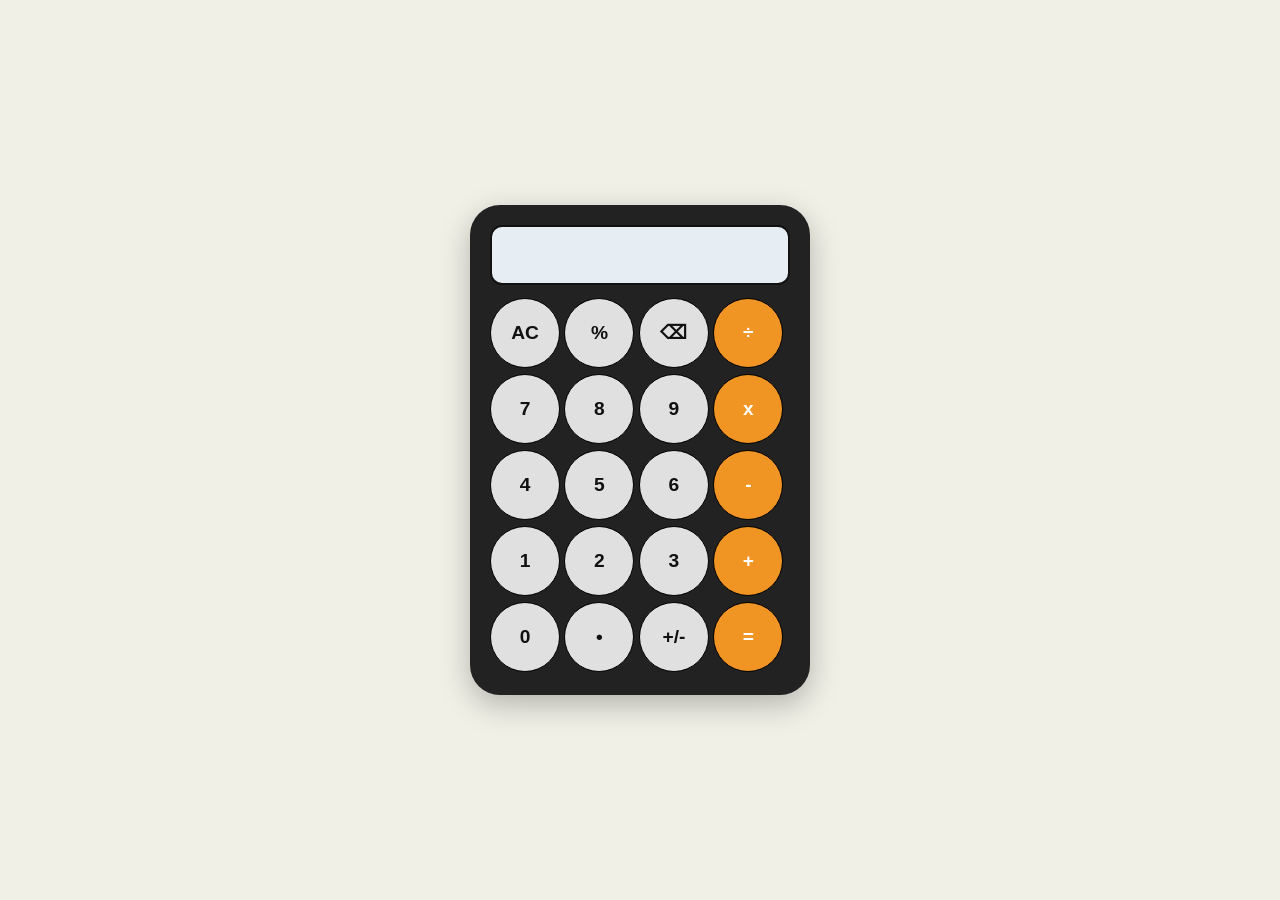
==== Calculator/index.html @ 97186ec3 "Calculator Project with Keyboard support" ====
<!DOCTYPE html>
<html lang="en">

<head>
    <meta charset="UTF-8">
    <meta name="viewport" content="width=device-width, initial-scale=1.0">
    <title>Calculator</title>
    <script src="calculator.js" defer></script>
    <link rel="stylesheet" href="style.css">
</head>

<body>
    <div id="cal-body">
        <p></p>

        <div id="button-layout">
            <button id="ac">AC</button>
            <button id="percent">%</button>
            <button id="delete">⌫</button>
            <button id="/" class="operation orange">÷</button>

            <button id="7" class="digit">7</button>
            <button id="8" class="digit">8</button>
            <button id="9" class="digit">9</button>
            <button id="*" class="operation orange">x</button>

            <button id="4" class="digit">4</button>
            <button id="5" class="digit">5</button>
            <button id="6" class="digit">6</button>
            <button id="-" class="operation orange">-</button>

            <button id="1" class="digit">1</button>
            <button id="2" class="digit">2</button>
            <button id="3" class="digit">3</button>
            <button id="+" class="operation orange">+</button>

            <button id="0" class="digit">0</button>
            <button id=".">•</button>
            <button id="negation">+/-</button>
            <button id="=" class="orange">=</button>

        </div>
    </div>
</body>

</html>
---- Calculator/style.css ----
@import url('https://fonts.cdnfonts.com/css/ds-digital');

body {
    font-family: 'Segoe UI', Tahoma, Geneva, Verdana, sans-serif;
    background-color: #f0f0e7;
    display: flex;
    flex-direction: column;
    align-items: center;
    justify-content: center;
    min-height: 100vh;
    margin: 0;
}

#cal-body {
    background-color: #222;
    padding: 20px;
    border-radius: 30px;
    box-shadow: 0 10px 30px rgba(0, 0, 0, 0.25);
    width: 300px;
    flex-wrap: wrap;
}

#cal-body p {
    display: flex;
    width: auto;
    font-family: 'DS-digital', monospace;
    font-size: 2.3rem;
    letter-spacing: 3px;
    overflow: hidden;
    height: 60px;
    background-color: #e6edf3;
    border-radius: 12px;
    text-align: right;
    align-items: center;
    justify-content: flex-end;
    border: 2px solid #111;
    padding: 0 20px;
    margin: 0 0 10px 0;
    box-sizing: border-box;
    overflow: hidden;
}

button {
    width: 70px;
    height: 70px;
    font-size: 1.2rem;
    font-weight: 600;
    border-radius: 50%;
    margin: 3px 0px;
    border: 1px solid black;
    background-color: #e0e0e0;
    color: #111;
    transition: filter 0.1s ease, transform 0.1s ease;
}

button:hover {
    filter: brightness(1.1);
    cursor: pointer;
}

button:active {
    transform: scale(0.95);
}

.orange {
    background-color: #f09524;
    color: white;
}
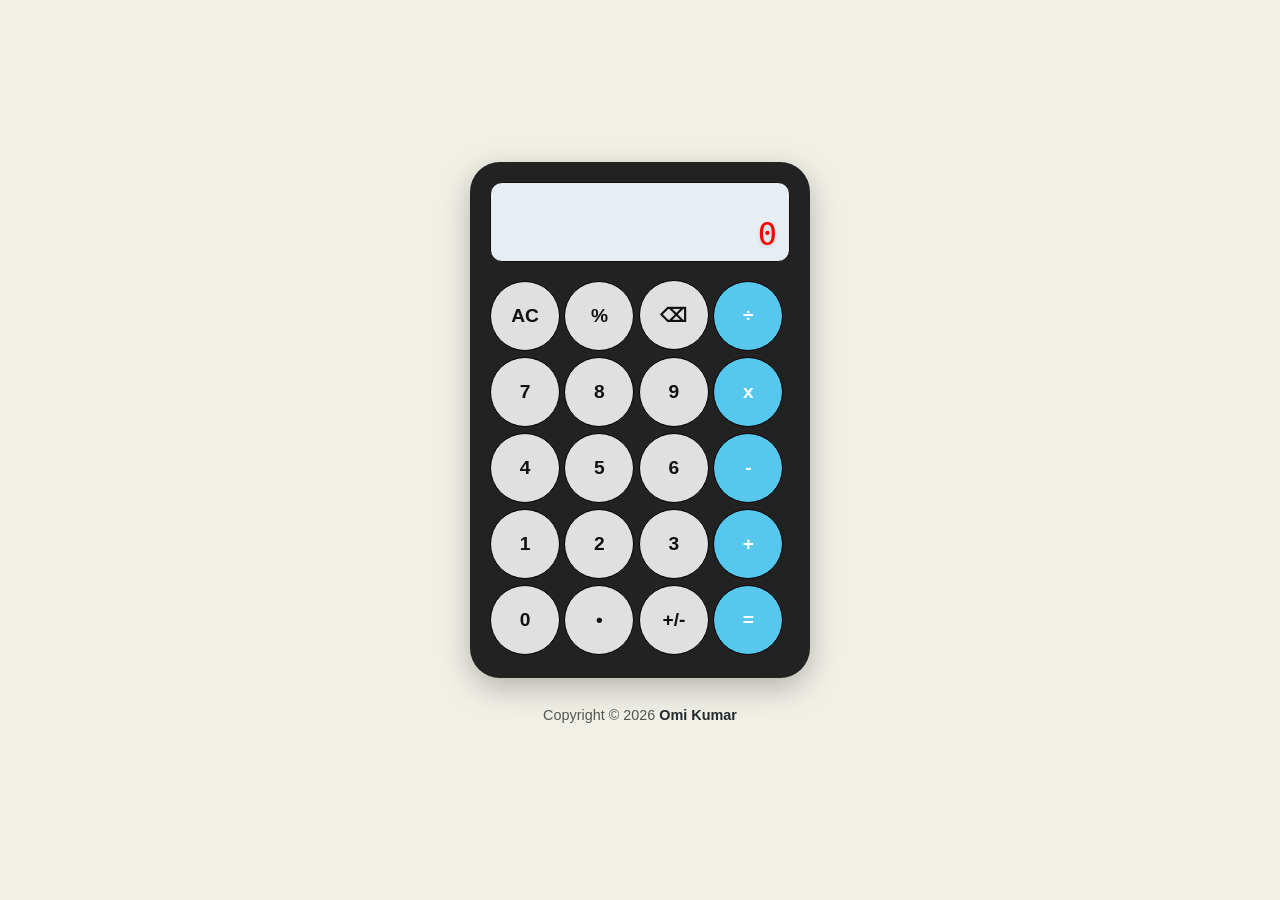
==== commit fcc84c01: "Added Dual Screen Support and default number to zero with quality changes" ====
--- a/Calculator/index.html
+++ b/Calculator/index.html
@@ -11,36 +11,43 @@
 
 <body>
     <div id="cal-body">
-        <p></p>
+        <p>
+            <span id="upper-screen"></span>
+            <span id="lower-screen">0</span>
+        </p>
 
         <div id="button-layout">
             <button id="ac">AC</button>
             <button id="percent">%</button>
             <button id="delete">⌫</button>
-            <button id="/" class="operation orange">÷</button>
+            <button id="/" class="operation blue">÷</button>
 
             <button id="7" class="digit">7</button>
             <button id="8" class="digit">8</button>
             <button id="9" class="digit">9</button>
-            <button id="*" class="operation orange">x</button>
+            <button id="x" class="operation blue">x</button>
 
             <button id="4" class="digit">4</button>
             <button id="5" class="digit">5</button>
             <button id="6" class="digit">6</button>
-            <button id="-" class="operation orange">-</button>
+            <button id="-" class="operation blue">-</button>
 
             <button id="1" class="digit">1</button>
             <button id="2" class="digit">2</button>
             <button id="3" class="digit">3</button>
-            <button id="+" class="operation orange">+</button>
+            <button id="+" class="operation blue">+</button>
 
             <button id="0" class="digit">0</button>
             <button id=".">•</button>
             <button id="negation">+/-</button>
-            <button id="=" class="orange">=</button>
+            <button id="=" class="blue">=</button>
 
         </div>
     </div>
+
+    <footer>
+    <p>Copyright © 2026 <a href="https://github.com/Omi-Kumar-46" target="_blank">Omi Kumar</a></p>
+</footer>
 </body>
 
 </html>
--- a/Calculator/style.css
+++ b/Calculator/style.css
@@ -17,27 +17,42 @@
     border-radius: 30px;
     box-shadow: 0 10px 30px rgba(0, 0, 0, 0.25);
     width: 300px;
+    display: flex;
+    flex-direction: column;
     flex-wrap: wrap;
 }
 
 #cal-body p {
     display: flex;
-    width: auto;
-    font-family: 'DS-digital', monospace;
-    font-size: 2.3rem;
-    letter-spacing: 3px;
-    overflow: hidden;
-    height: 60px;
+    flex-direction: column;
+    width: 100%;
+    height: 80px;
     background-color: #e6edf3;
     border-radius: 12px;
-    text-align: right;
-    align-items: center;
-    justify-content: flex-end;
-    border: 2px solid #111;
-    padding: 0 20px;
-    margin: 0 0 10px 0;
+    align-items: flex-end;
+    justify-content: space-between;
+    border: 1px solid #111;
+    padding: 8px 12px;
+    margin: 0 0 15px 0;
     box-sizing: border-box;
     overflow: hidden;
+}
+
+#upper-screen {
+    font-size: 1rem;
+    color: rgb(0, 170, 0);
+    font-family: 'Segoe UI', Tahoma, Geneva, Verdana, sans-serif;
+    height: 20px;
+    white-space: nowrap;
+    text-shadow: 0 2px 4px rgba(0, 0, 0, 0.1);
+}
+
+#lower-screen {
+    font-size: 2rem;
+    font-family: 'DS-Digital', monospace;
+    white-space: nowrap;
+    text-shadow: 0 2px 4px rgba(0, 0, 0, 0.1);
+    color: red;
 }
 
 button {
@@ -60,9 +75,30 @@
 
 button:active {
     transform: scale(0.95);
+    filter: brightness(0.85);
+    transition: transform 0.1s ease, filter 0.1s ease;
 }
 
-.orange {
-    background-color: #f09524;
+.blue {
+    background-color: #56c8ee;
     color: white;
+}
+
+footer {
+    text-align: center;
+    margin-top: 15px;
+    font-family: 'Segoe UI', Tahoma, Geneva, Verdana, sans-serif;
+    font-size: 0.9rem;
+    color: #555;
+}
+
+footer a {
+    color: #24292e;
+    text-decoration: none;
+    font-weight: 600;
+}
+
+footer a:hover {
+    text-decoration: underline;
+    color: #0366d6;
 }
